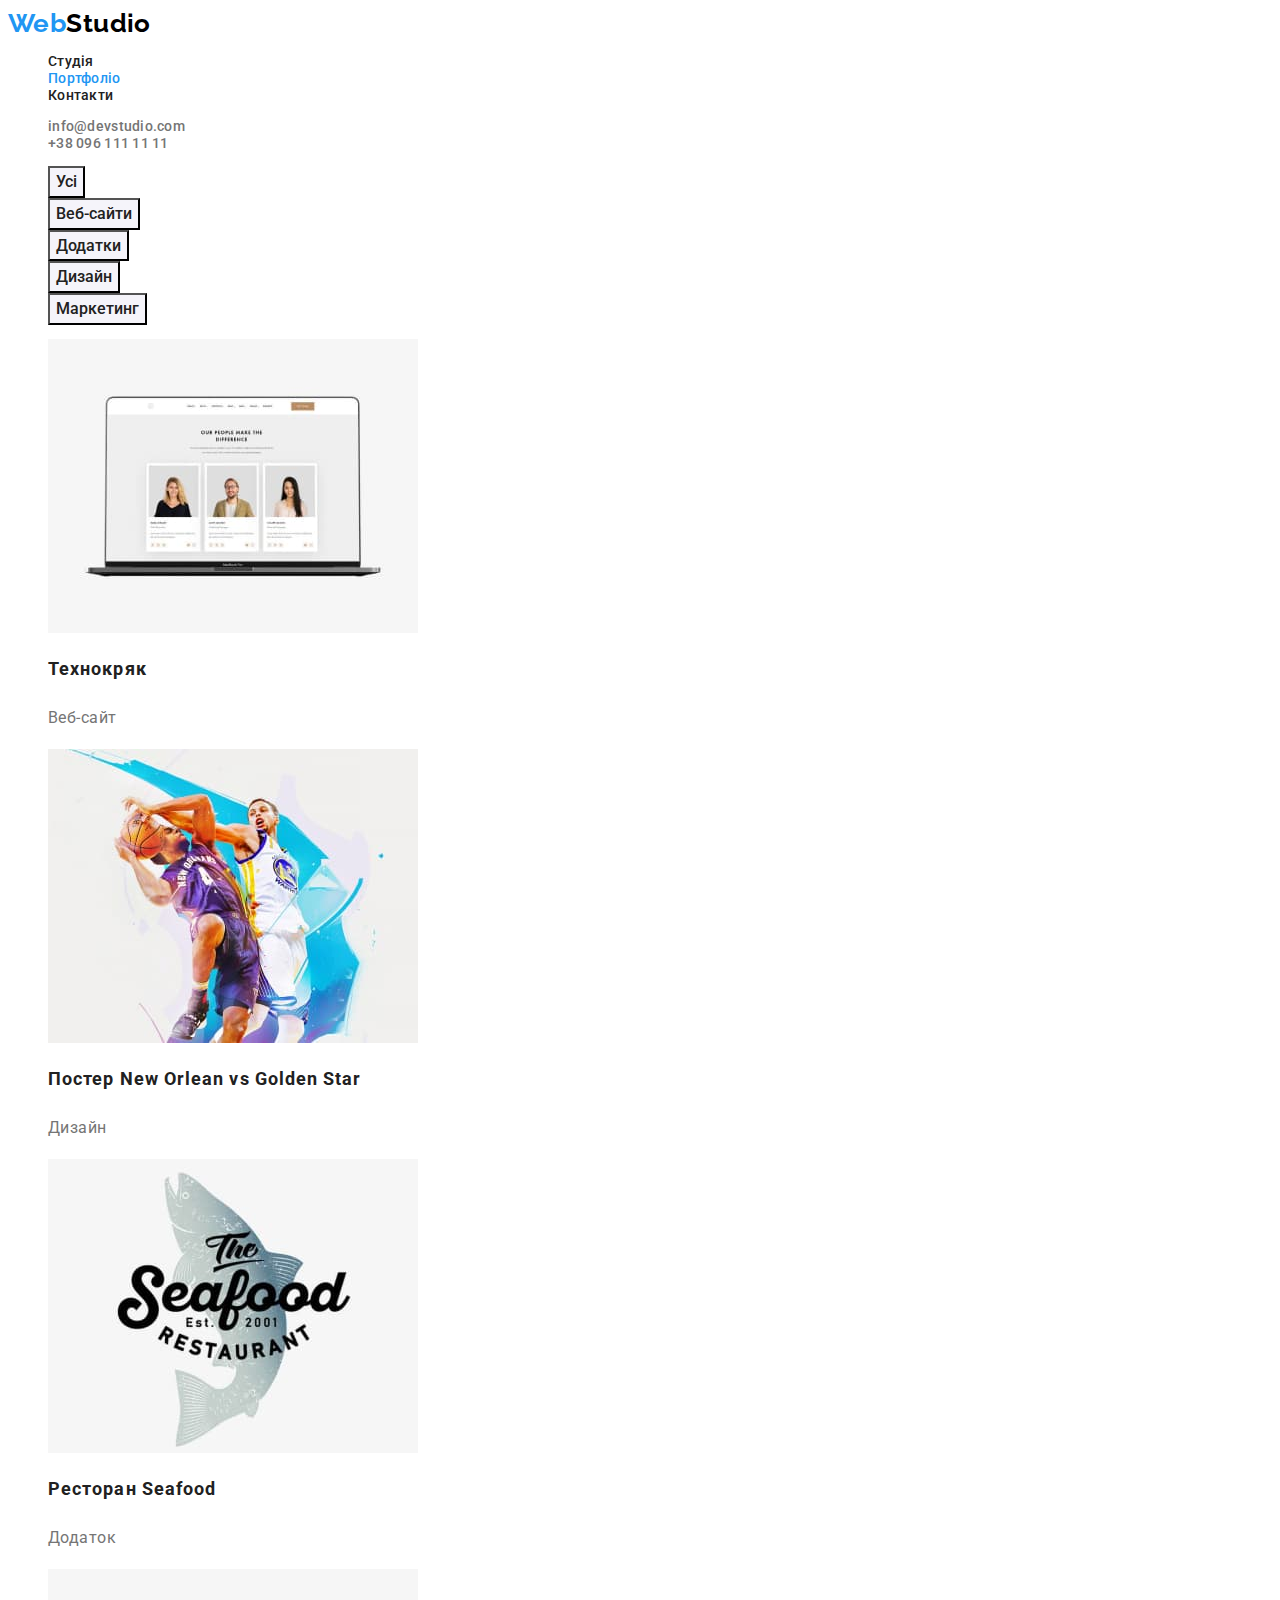
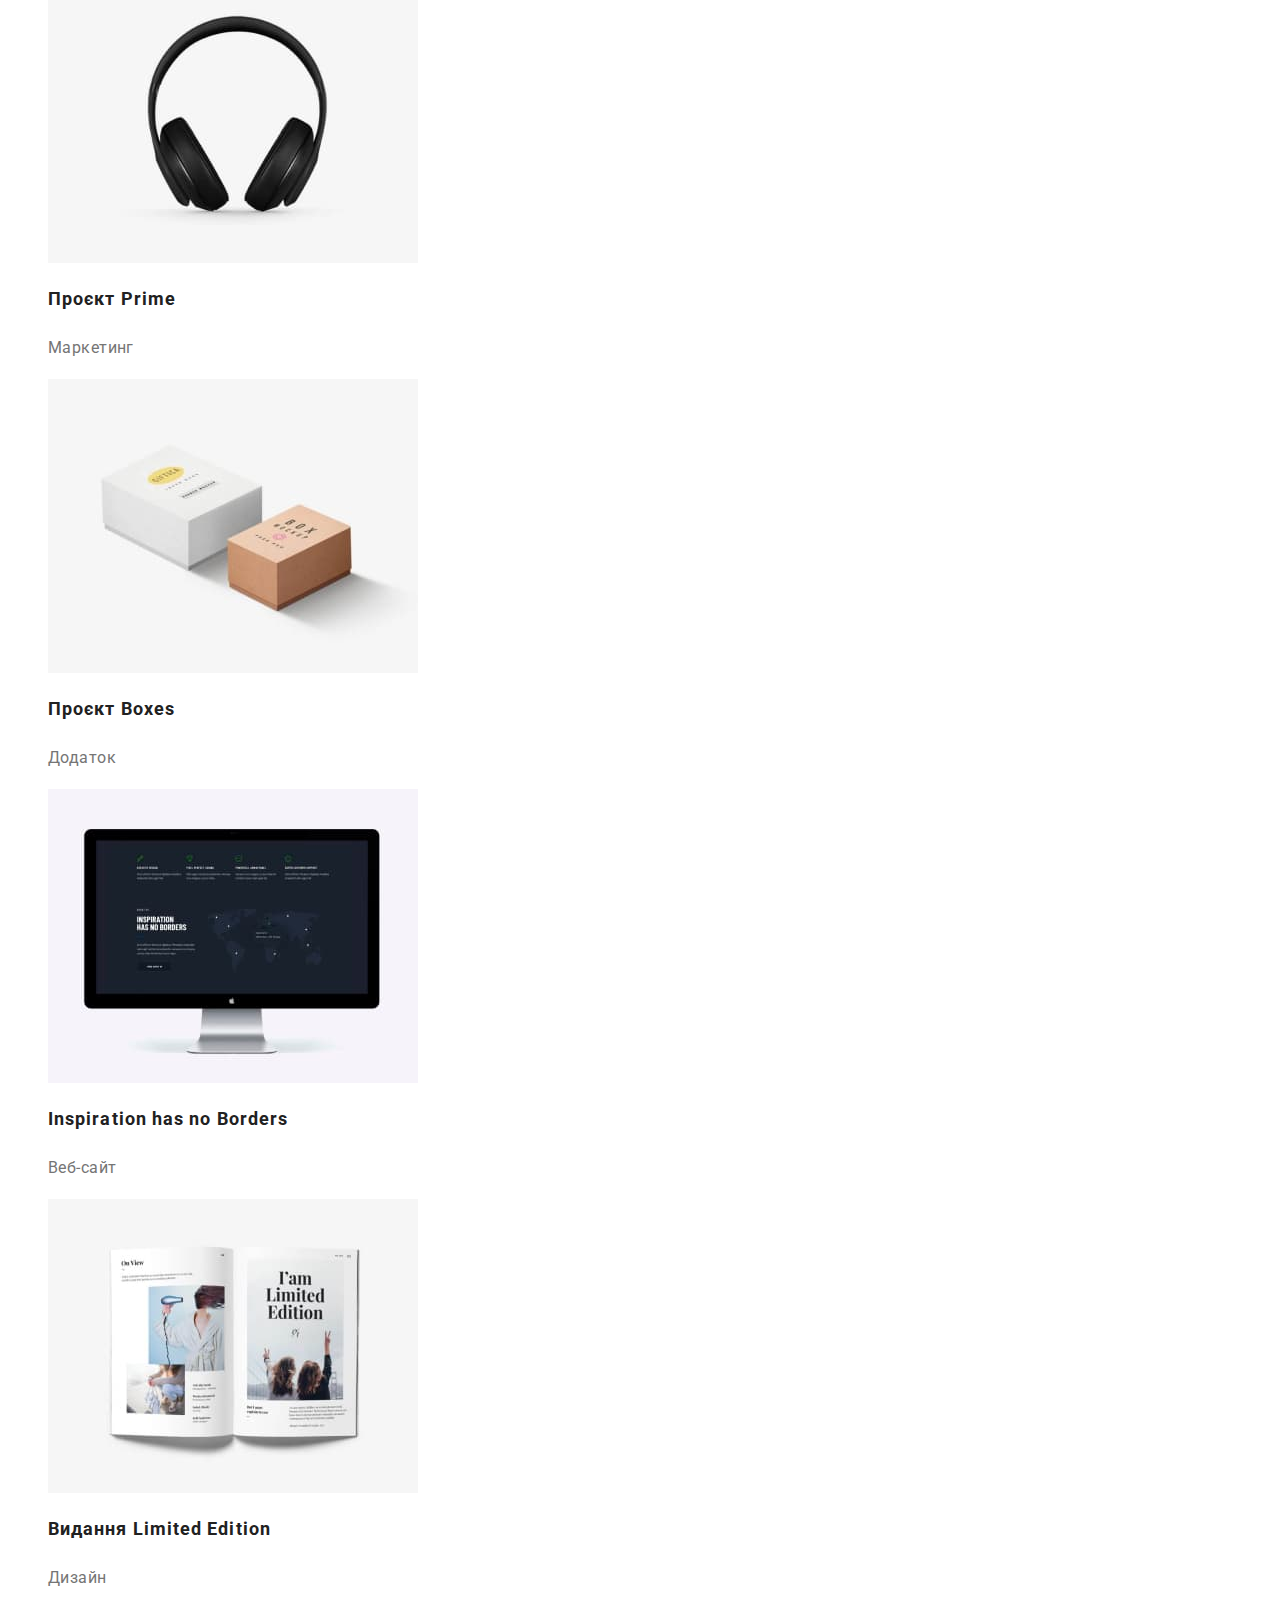
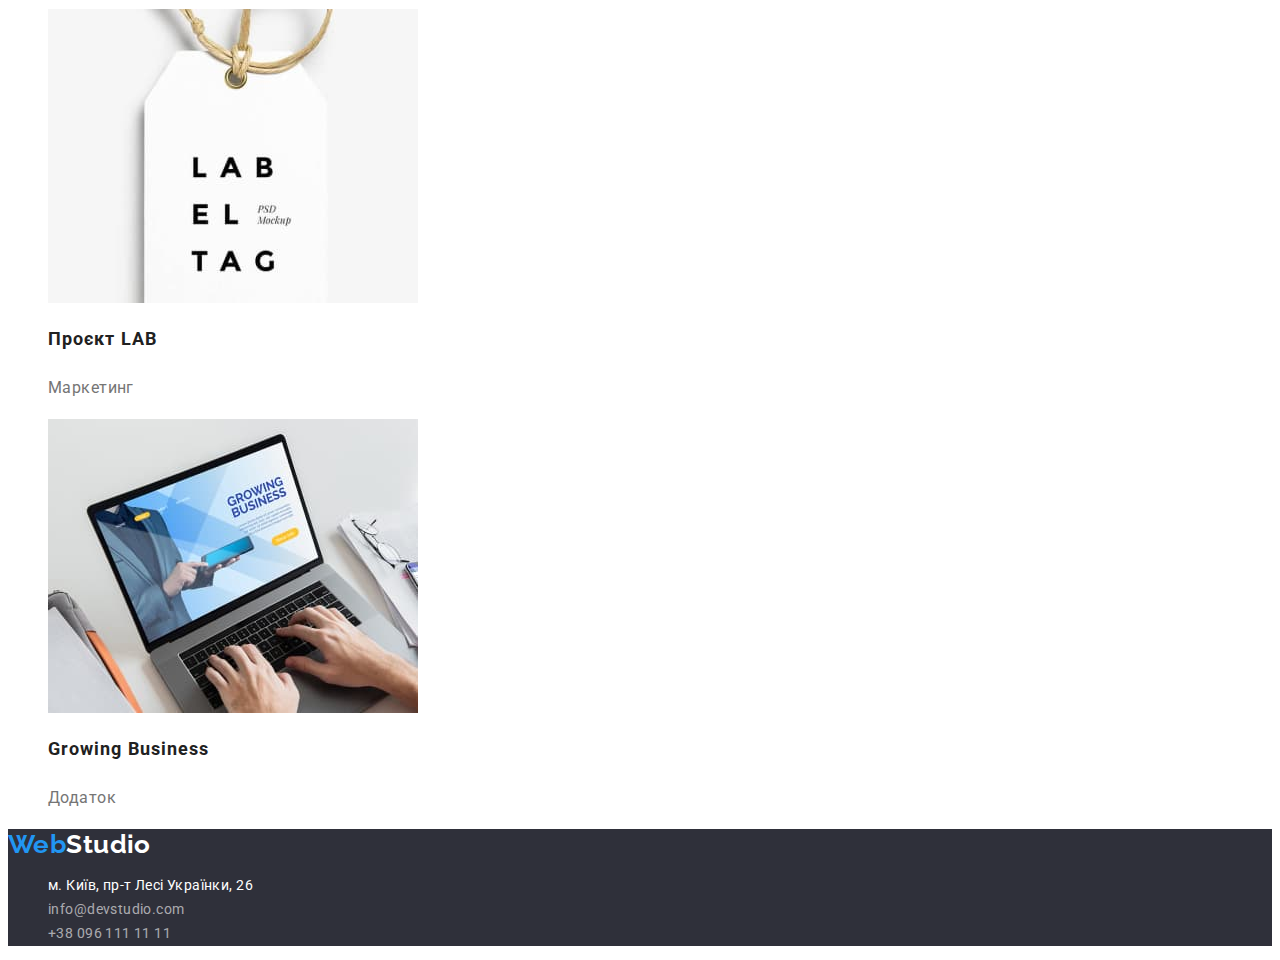
==== portfolio.html @ 26190746 "copy hw2" ====
<!DOCTYPE html>
<html lang="uk">
  <head>
    <meta charset="UTF-8" />
    <meta http-equiv="X-UA-Compatible" content="IE=edge" />
    <meta name="viewport" content="width=device-width, initial-scale=1.0" />
    <title>Портфоліо</title>
    <link rel="preconnect" href="https://fonts.googleapis.com" />
    <link rel="preconnect" href="https://fonts.gstatic.com" crossorigin />
    <link
      href="https://fonts.googleapis.com/css2?family=Raleway:wght@700&family=Roboto:wght@400;500;700;900&display=swap"
      rel="stylesheet"
    />
    <link rel="stylesheet" href="./css/styles.css" />
  </head>

  <body>
    <!--Шапка сайта-->
    <header>
      <nav>
        <a href="./index.html" lang="en" class="logo-header">
          <span class="logo-blue">Web</span>Studio</a
        >
        <ul class="site-nav list">
          <li>
            <a href="./index.html" class="nav-link link">Студія</a>
          </li>
          <li>
            <a href="./portfolio.html" class="nav-link link current"
              >Портфоліо</a
            >
          </li>
          <li><a href="" class="nav-link link">Контакти</a></li>
        </ul>
      </nav>

      <ul class="contact list">
        <li>
          <a href="mailto:info@devstudio.com" class="contact-link link"
            >info@devstudio.com</a
          >
        </li>
        <li>
          <a href="tel:+380961111111" class="contact-link link"
            >+38 096 111 11 11</a
          >
        </li>
      </ul>
    </header>

    <!-- Основний контент -->
    <main>
      <!-- Заголовок необхідно сховати, на проекті немає -->
      <section>
        <h1 class="visually-hidden">Зразки робот</h1>
        <!-- Кнопки фільтру -->
        <ul class="portfolio-button-list list">
          <li><button type="button">Усі</button></li>
          <li><button type="button">Веб-сайти</button></li>
          <li><button type="button">Додатки</button></li>
          <li><button type="button">Дизайн</button></li>
          <li><button type="button">Маркетинг</button></li>
        </ul>
        <!-- Зразки робот -->
        <ul class="portfolio-sample-list list">
          <li>
            <img
              src="./images/portfolio1.jpg"
              alt="Ноутбук із відкритим веб-сайтом"
              width="370"
            />
            <h2 class="portfolio-sample-list-title">Технокряк</h2>
            <p class="portfolio-sample-list-text">Веб-сайт</p>
          </li>
          <li>
            <img
              src="./images/portfolio2.jpg"
              alt="Люди грають в баскетбол"
              width="370"
            />
            <h2 class="portfolio-sample-list-title">
              Постер <span lang="en">New Orlean vs Golden Star</span>
            </h2>
            <p class="portfolio-sample-list-text">Дизайн</p>
          </li>
          <li>
            <img
              src="./images/portfolio3.jpg"
              alt="Риба із логотипом ресторану"
              width="370"
            />
            <h2 class="portfolio-sample-list-title">
              Ресторан <span lang="en">Seafood</span>
            </h2>
            <p class="portfolio-sample-list-text">Додаток</p>
          </li>
          <li>
            <img src="./images/portfolio4.jpg" alt="Навушники" width="370" />
            <h2 class="portfolio-sample-list-title">
              Проєкт <span lang="en">Prime</span>
            </h2>
            <p class="portfolio-sample-list-text">Маркетинг</p>
          </li>
          <li>
            <img
              src="./images/portfolio5.jpg"
              alt="Біла та коричнева коробки"
              width="370"
            />
            <h2 class="portfolio-sample-list-title">
              Проєкт <span lang="en">Boxes</span>
            </h2>
            <p class="portfolio-sample-list-text">Додаток</p>
          </li>
          <li>
            <img
              src="./images/portfolio6.jpg"
              alt="Компьютер із відкритим сайтом"
              width="370"
            />
            <h2 lang="en" class="portfolio-sample-list-title">
              Inspiration has no Borders
            </h2>
            <p class="portfolio-sample-list-text">Веб-сайт</p>
          </li>
          <li>
            <img src="./images/portfolio7.jpg" alt="Книга" width="370" />
            <h2 class="portfolio-sample-list-title">
              Видання <span lang="en">Limited Edition</span>
            </h2>
            <p class="portfolio-sample-list-text">Дизайн</p>
          </li>
          <li>
            <img
              src="./images/portfolio8.jpg"
              alt="Цінник із написом"
              width="370"
            />
            <h2 class="portfolio-sample-list-title">
              Проєкт <span lang="en">LAB</span>
            </h2>
            <p class="portfolio-sample-list-text">Маркетинг</p>
          </li>
          <li>
            <img
              src="./images/portfolio9.jpg"
              alt="Компьютер із відкритим додатком"
              width="370"
            />
            <h2 lang="en" class="portfolio-sample-list-title">
              Growing Business
            </h2>
            <p class="portfolio-sample-list-text">Додаток</p>
          </li>
        </ul>
      </section>
    </main>

    <!--Футер-->
    <footer class="footer">
      <a href="./index.html" lang="en" class="logo-footer">
        <span class="logo-blue">Web</span>Studio</a
      >
      <address class="address">
        <ul class="address-list list">
          <li>
            <a
              href="https://goo.gl/maps/CPtrU1FHBa2aNyZL9"
              target="_blank"
              rel="noopener noreferrer nofollow"
              class="address-postal"
              >м. Київ, пр-т Лесі Українки, 26</a
            ><br />
          </li>
          <li>
            <a href="mailto:info@devstudio.com" class="contact-footer"
              >info@devstudio.com</a
            >
            <br />
          </li>
          <li>
            <a href="tel:+380961111111" class="contact-footer"
              >+38 096 111 11 11</a
            >
          </li>
        </ul>
      </address>
    </footer>
  </body>
</html>
---- css/styles.css ----
:root {
  --primary-text-color: #757575;
  --title-text-color: #212121;
  --accent-color: #2196f3;
  --primary-bg-color: #ffffff;
  --secondary-bg-color: #2f303a;
  --third-bg-color: #f5f4fa;
}

body {
  background-color: var(--primary-bg-color);
  color: var(--primary-text-color);
  font-family: "Roboto", sans-serif;
  font-size: 14px;
  letter-spacing: 0.03em;
}

.list {
  list-style: none;
}

.link {
  text-decoration: none;
  font-weight: 500;
  line-height: 1.14;
  letter-spacing: 0.02em;
}
/* Шапка */

/* Верхній логотип */
.logo-header {
  color: #000000;
}

.logo-blue {
  color: var(--accent-color);
}

.logo-header,
.logo-footer,
.logo-blue {
  text-decoration: none;
  font-family: "Raleway", sans-serif;
  font-weight: 700;
  font-size: 26px;
  line-height: 1.19;
}

/* Навігація */

.nav-link {
  color: var(--title-text-color);
}

.current {
  color: var(--accent-color);
}

.site-nav .nav-link:hover,
.site-nav .nav-link:focus {
  color: var(--accent-color);
}

/* Контакти */

.contact-link {
  color: var(--primary-text-color);
}

.contact-link:hover,
.contact-link:focus {
  color: var(--accent-color);
}

/* Основний */
/* Гергой */

.hero {
  background-color: var(--secondary-bg-color);
}

.hero-title {
  color: var(--primary-bg-color);

  font-weight: 900;
  font-size: 44px;
  line-height: 1.36;
  text-align: center;
  letter-spacing: 0.06em;
  text-transform: uppercase;
}

button {
  cursor: pointer;
}

.button {
  color: var(--primary-bg-color);
  background-color: var(--accent-color);

  font-family: inherit;
  font-weight: 700;
  font-size: 16px;
  line-height: 1.88;
  text-align: center;
  letter-spacing: 0.06em;
}

/* Переваги */

.visually-hidden {
  position: absolute;
  width: 1px;
  height: 1px;
  margin: -1px;
  border: 0;
  padding: 0;

  white-space: nowrap;
  clip-path: inset(100%);
  clip: rect(0 0 0 0);
  overflow: hidden;
}

.feature-list-title {
  color: var(--title-text-color);

  font-size: 14px;
  line-height: 1.14;
  text-transform: uppercase;
}

.feature-text {
  line-height: 1.71;
}

/* Сфера діяльності та команда*/

.section-title {
  color: var(--title-text-color);

  font-size: 36px;
  line-height: 1.17;
  text-align: center;
}

.team {
  background-color: var(--third-bg-color);
}

.team-list-title {
  color: var(--title-text-color);
  font-weight: 500;
  font-size: 16px;
  line-height: 1.19;
  text-align: center;
}

.team-list-text {
  font-size: 16px;
  line-height: 1.19;
  text-align: center;
}

/* Футер */

/* Лого */
.footer {
  background-color: var(--secondary-bg-color);
}

.logo-footer {
  color: var(--primary-bg-color);
  text-decoration: none;
}

/* Адреса */

.address-list {
  font-style: normal;
}

.address-postal,
.contact-footer {
  text-decoration: none;

  line-height: 1.71;
}

.address-postal {
  color: var(--primary-bg-color);
}

.contact-footer {
  color: rgba(255, 255, 255, 0.6);
}

.contact-footer:hover,
.contact-footer:focus {
  color: var(--accent-color);
}

/* Портфоліо */

/* Кнопки */

.portfolio-button-list button {
  color: var(--title-text-color);
  background-color: var(--third-bg-color);

  font-family: inherit;
  font-weight: 500;
  font-size: 16px;
  line-height: 1.62;
  text-align: center;
}

.portfolio-button-list button:hover,
.portfolio-button-list button:focus {
  color: var(--primary-bg-color);
  background-color: var(--accent-color);
}

/* Зразки проектів */

.portfolio-sample-list-title {
  color: var(--title-text-color);

  font-size: 18px;
  line-height: 2;
  letter-spacing: 0.06em;
}

.portfolio-sample-list-text {
  font-size: 16px;
  line-height: 1.88;
}
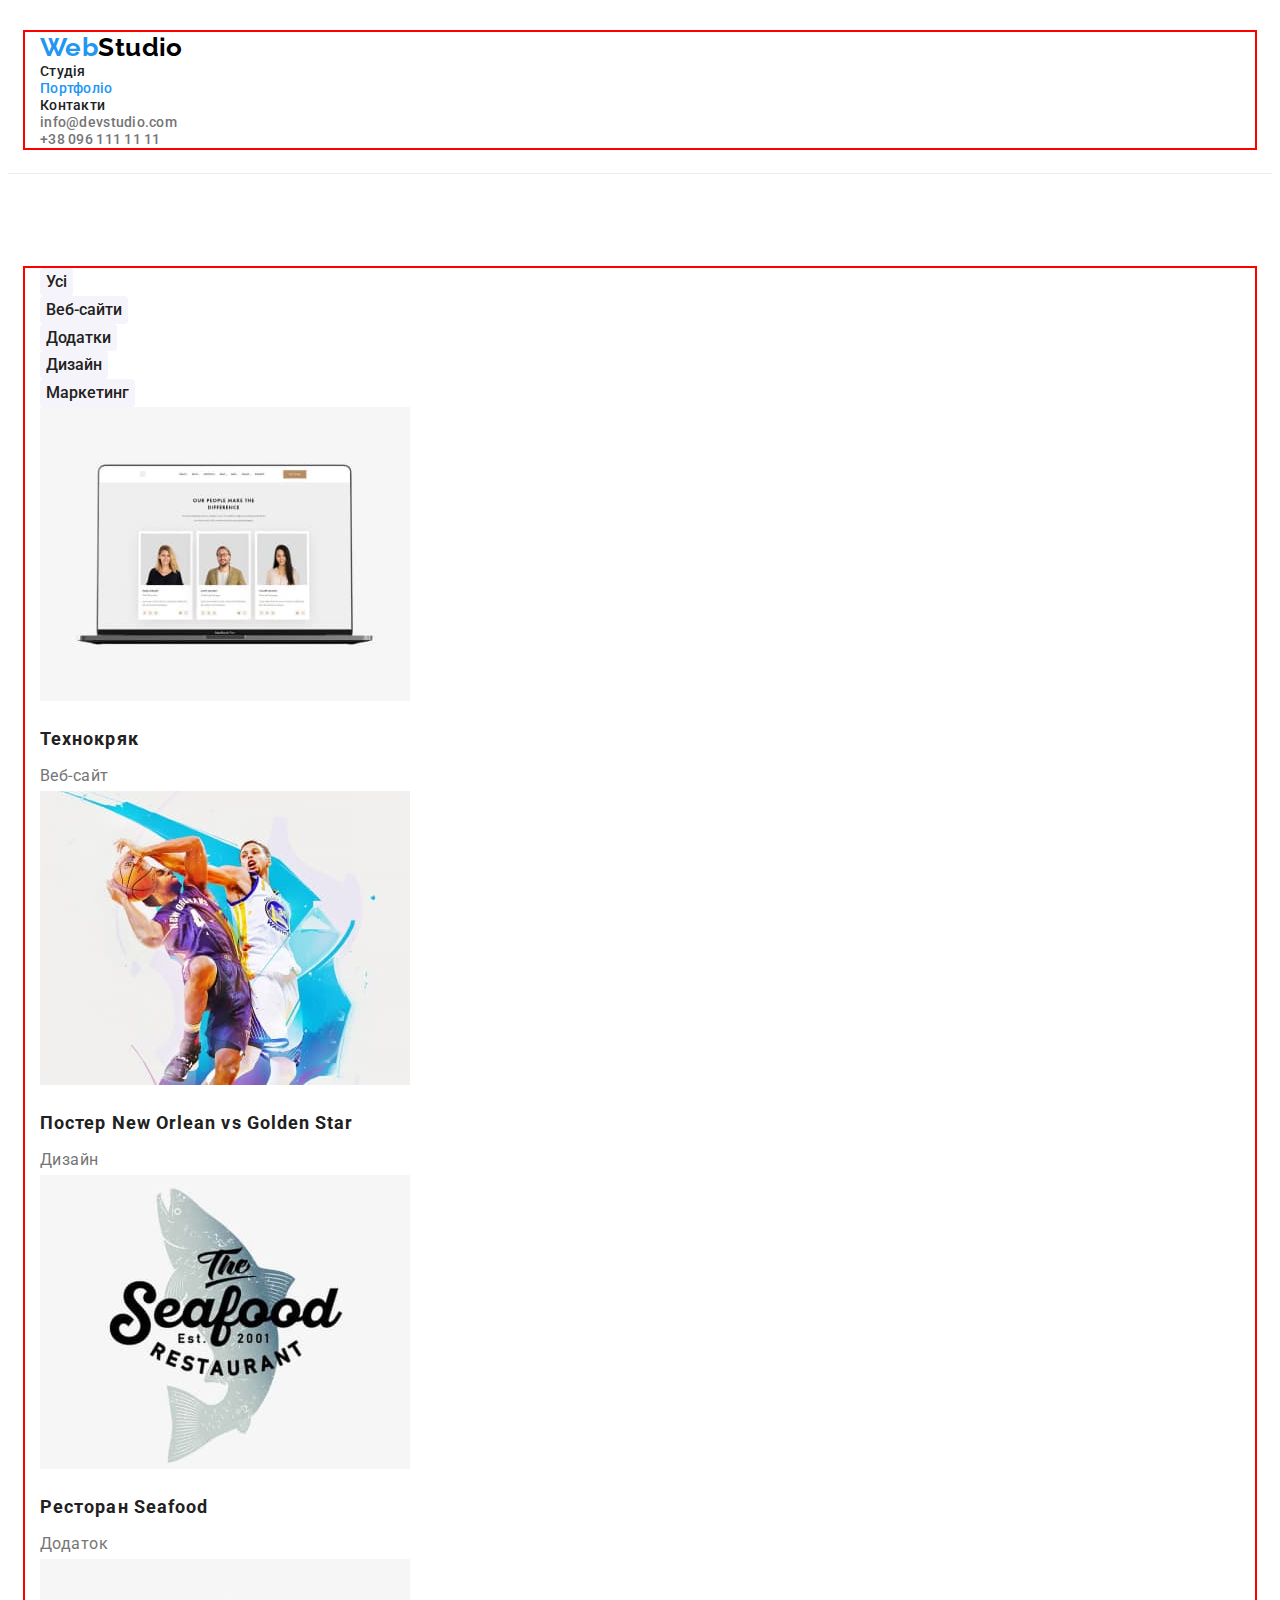
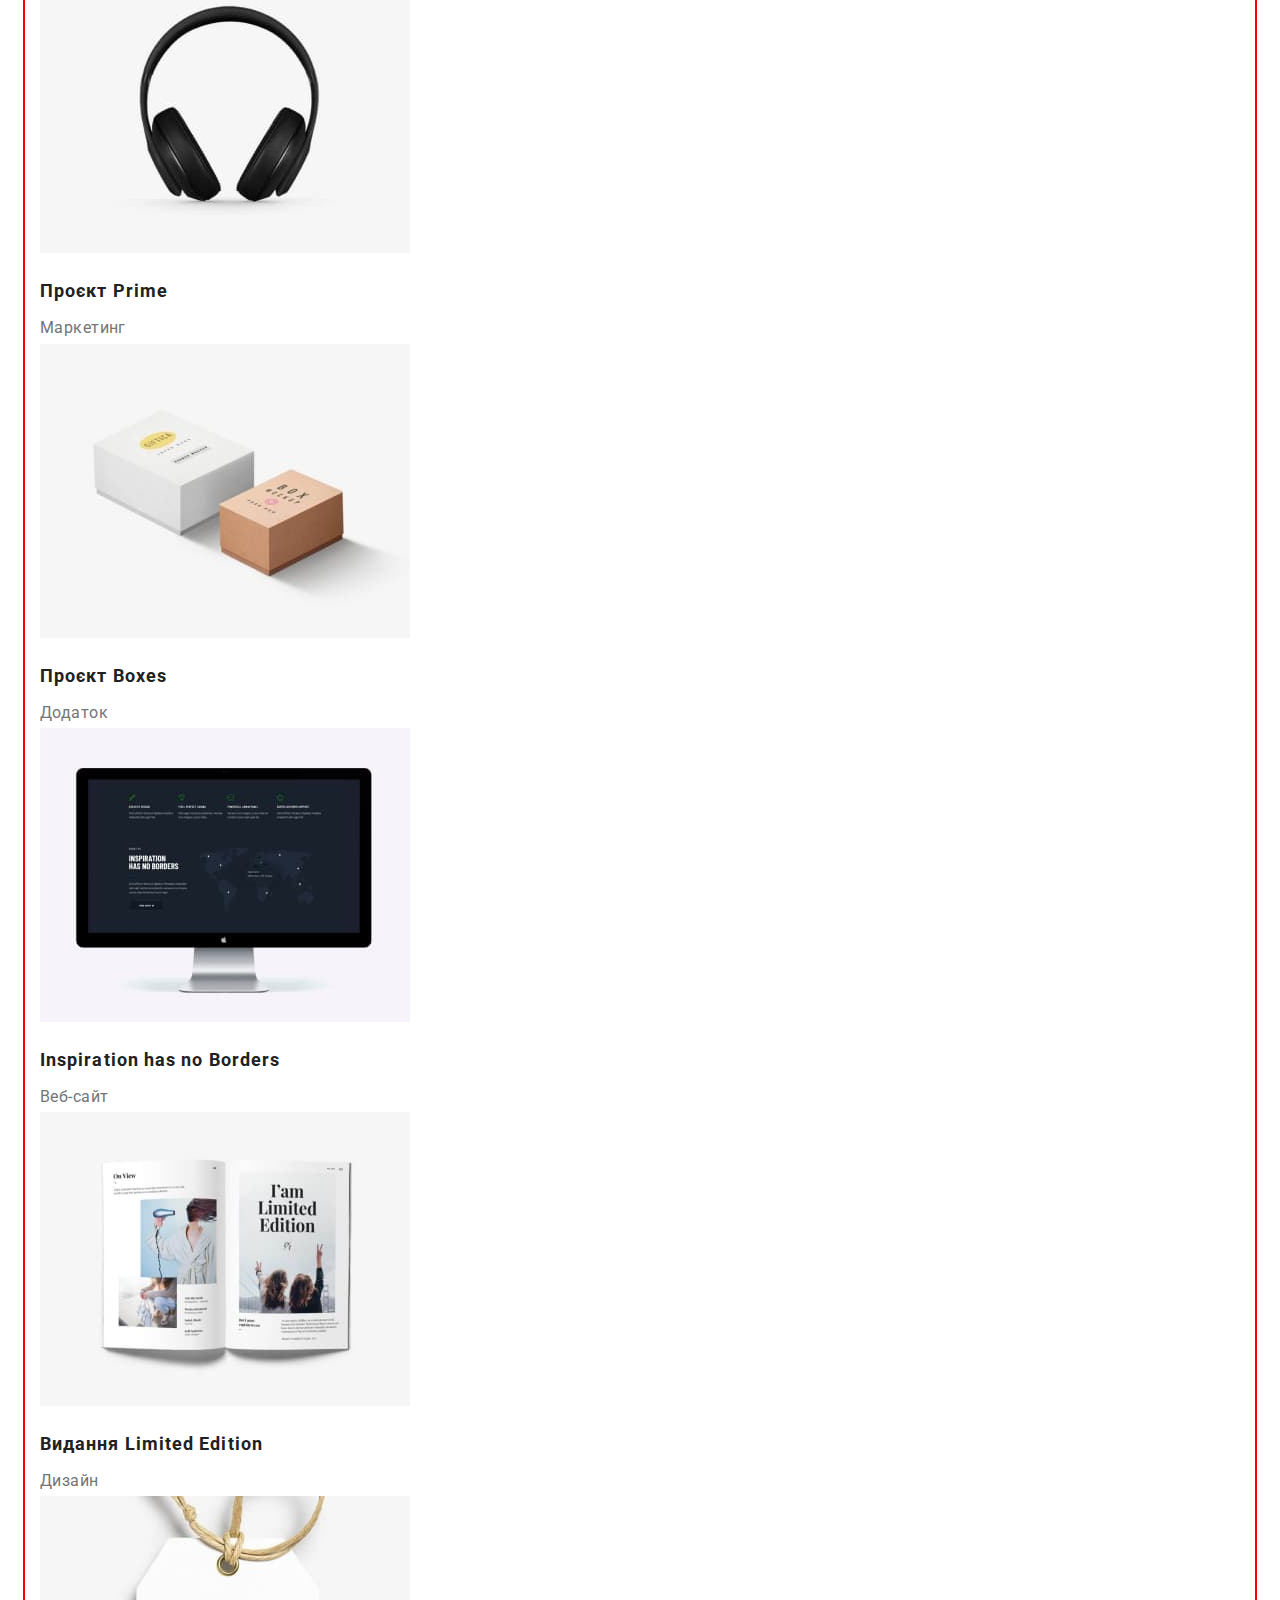
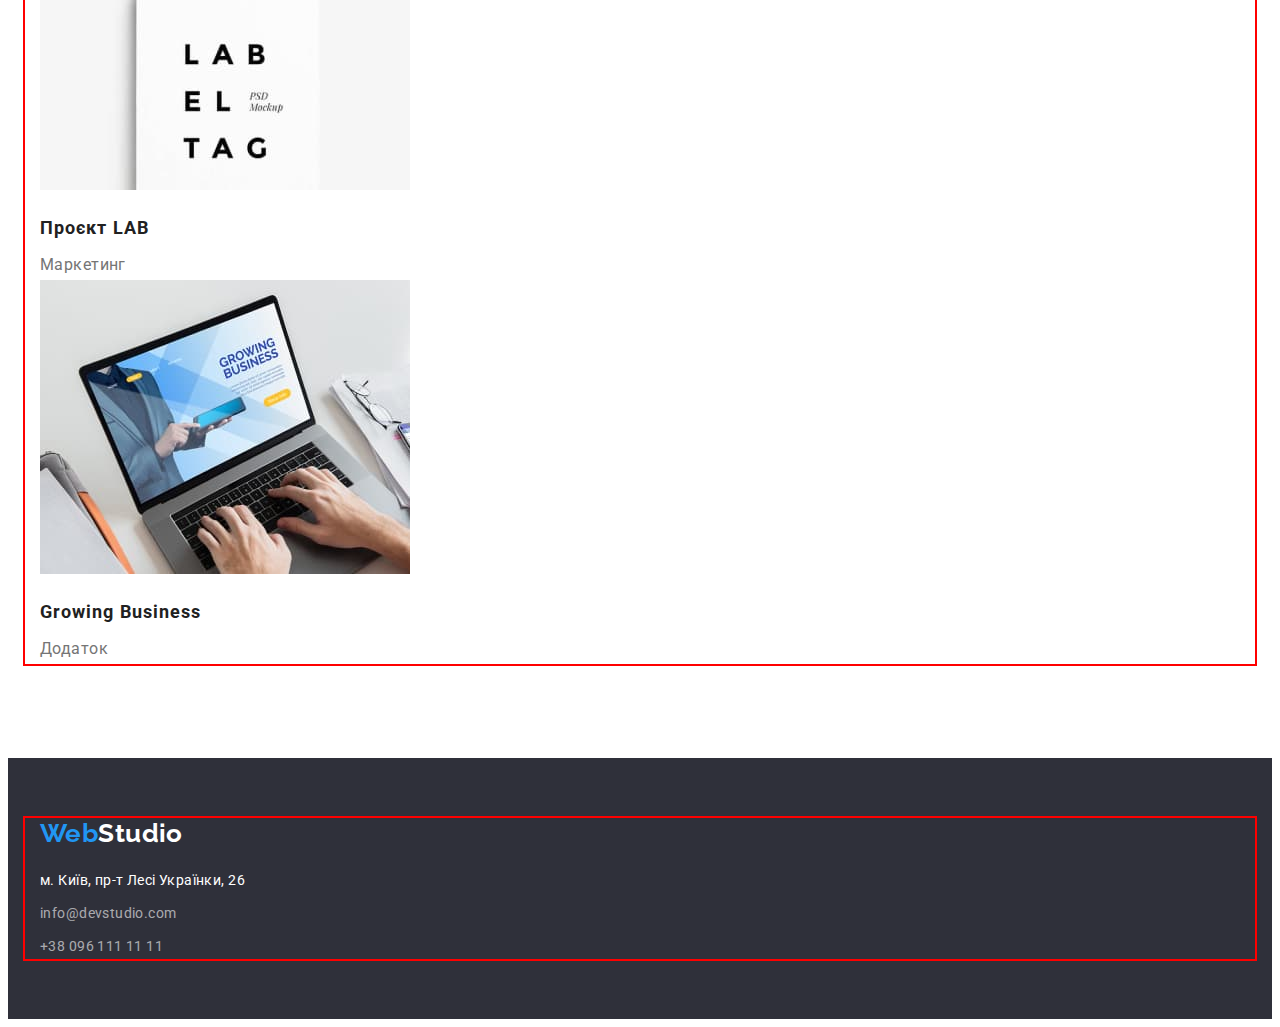
==== commit 50179b3f: "Вертикальне позиціювання" ====
--- a/portfolio.html
+++ b/portfolio.html
@@ -11,180 +11,207 @@
       href="https://fonts.googleapis.com/css2?family=Raleway:wght@700&family=Roboto:wght@400;500;700;900&display=swap"
       rel="stylesheet"
     />
+    <link rel=“stylesheet”
+    href=“https://cdnjs.cloudflare.com/ajax/libs/modern-normalize/1.1.0/modern-normalize.min.css”
+    integrity=“sha512-wpPYUAdjBVSE4KJnH1VR1HeZfpl1ub8YT/NKx4PuQ5NmX2tKuGu6U/JRp5y+Y8XG2tV+wKQpNHVUX03MfMFn9Q==”
+    crossorigin=“anonymous” referrerpolicy=“no-referrer” />
     <link rel="stylesheet" href="./css/styles.css" />
   </head>
 
   <body>
     <!--Шапка сайта-->
-    <header>
-      <nav>
-        <a href="./index.html" lang="en" class="logo-header">
-          <span class="logo-blue">Web</span>Studio</a
-        >
-        <ul class="site-nav list">
+    <header class="header">
+      <div class="container">
+        <nav>
+          <a href="./index.html" lang="en" class="logo-header">
+            <span class="logo-blue">Web</span>Studio</a
+          >
+          <ul class="site-nav list">
+            <li>
+              <a href="./index.html" class="nav-link link">Студія</a>
+            </li>
+            <li>
+              <a href="./portfolio.html" class="nav-link link current"
+                >Портфоліо</a
+              >
+            </li>
+            <li><a href="" class="nav-link link">Контакти</a></li>
+          </ul>
+        </nav>
+
+        <ul class="contact list">
           <li>
-            <a href="./index.html" class="nav-link link">Студія</a>
+            <a href="mailto:info@devstudio.com" class="contact-link link"
+              >info@devstudio.com</a
+            >
           </li>
           <li>
-            <a href="./portfolio.html" class="nav-link link current"
-              >Портфоліо</a
-            >
-          </li>
-          <li><a href="" class="nav-link link">Контакти</a></li>
-        </ul>
-      </nav>
-
-      <ul class="contact list">
-        <li>
-          <a href="mailto:info@devstudio.com" class="contact-link link"
-            >info@devstudio.com</a
-          >
-        </li>
-        <li>
-          <a href="tel:+380961111111" class="contact-link link"
-            >+38 096 111 11 11</a
-          >
-        </li>
-      </ul>
-    </header>
-
-    <!-- Основний контент -->
-    <main>
-      <!-- Заголовок необхідно сховати, на проекті немає -->
-      <section>
-        <h1 class="visually-hidden">Зразки робот</h1>
-        <!-- Кнопки фільтру -->
-        <ul class="portfolio-button-list list">
-          <li><button type="button">Усі</button></li>
-          <li><button type="button">Веб-сайти</button></li>
-          <li><button type="button">Додатки</button></li>
-          <li><button type="button">Дизайн</button></li>
-          <li><button type="button">Маркетинг</button></li>
-        </ul>
-        <!-- Зразки робот -->
-        <ul class="portfolio-sample-list list">
-          <li>
-            <img
-              src="./images/portfolio1.jpg"
-              alt="Ноутбук із відкритим веб-сайтом"
-              width="370"
-            />
-            <h2 class="portfolio-sample-list-title">Технокряк</h2>
-            <p class="portfolio-sample-list-text">Веб-сайт</p>
-          </li>
-          <li>
-            <img
-              src="./images/portfolio2.jpg"
-              alt="Люди грають в баскетбол"
-              width="370"
-            />
-            <h2 class="portfolio-sample-list-title">
-              Постер <span lang="en">New Orlean vs Golden Star</span>
-            </h2>
-            <p class="portfolio-sample-list-text">Дизайн</p>
-          </li>
-          <li>
-            <img
-              src="./images/portfolio3.jpg"
-              alt="Риба із логотипом ресторану"
-              width="370"
-            />
-            <h2 class="portfolio-sample-list-title">
-              Ресторан <span lang="en">Seafood</span>
-            </h2>
-            <p class="portfolio-sample-list-text">Додаток</p>
-          </li>
-          <li>
-            <img src="./images/portfolio4.jpg" alt="Навушники" width="370" />
-            <h2 class="portfolio-sample-list-title">
-              Проєкт <span lang="en">Prime</span>
-            </h2>
-            <p class="portfolio-sample-list-text">Маркетинг</p>
-          </li>
-          <li>
-            <img
-              src="./images/portfolio5.jpg"
-              alt="Біла та коричнева коробки"
-              width="370"
-            />
-            <h2 class="portfolio-sample-list-title">
-              Проєкт <span lang="en">Boxes</span>
-            </h2>
-            <p class="portfolio-sample-list-text">Додаток</p>
-          </li>
-          <li>
-            <img
-              src="./images/portfolio6.jpg"
-              alt="Компьютер із відкритим сайтом"
-              width="370"
-            />
-            <h2 lang="en" class="portfolio-sample-list-title">
-              Inspiration has no Borders
-            </h2>
-            <p class="portfolio-sample-list-text">Веб-сайт</p>
-          </li>
-          <li>
-            <img src="./images/portfolio7.jpg" alt="Книга" width="370" />
-            <h2 class="portfolio-sample-list-title">
-              Видання <span lang="en">Limited Edition</span>
-            </h2>
-            <p class="portfolio-sample-list-text">Дизайн</p>
-          </li>
-          <li>
-            <img
-              src="./images/portfolio8.jpg"
-              alt="Цінник із написом"
-              width="370"
-            />
-            <h2 class="portfolio-sample-list-title">
-              Проєкт <span lang="en">LAB</span>
-            </h2>
-            <p class="portfolio-sample-list-text">Маркетинг</p>
-          </li>
-          <li>
-            <img
-              src="./images/portfolio9.jpg"
-              alt="Компьютер із відкритим додатком"
-              width="370"
-            />
-            <h2 lang="en" class="portfolio-sample-list-title">
-              Growing Business
-            </h2>
-            <p class="portfolio-sample-list-text">Додаток</p>
-          </li>
-        </ul>
-      </section>
-    </main>
-
-    <!--Футер-->
-    <footer class="footer">
-      <a href="./index.html" lang="en" class="logo-footer">
-        <span class="logo-blue">Web</span>Studio</a
-      >
-      <address class="address">
-        <ul class="address-list list">
-          <li>
-            <a
-              href="https://goo.gl/maps/CPtrU1FHBa2aNyZL9"
-              target="_blank"
-              rel="noopener noreferrer nofollow"
-              class="address-postal"
-              >м. Київ, пр-т Лесі Українки, 26</a
-            ><br />
-          </li>
-          <li>
-            <a href="mailto:info@devstudio.com" class="contact-footer"
-              >info@devstudio.com</a
-            >
-            <br />
-          </li>
-          <li>
-            <a href="tel:+380961111111" class="contact-footer"
+            <a href="tel:+380961111111" class="contact-link link"
               >+38 096 111 11 11</a
             >
           </li>
         </ul>
-      </address>
+      </div>
+    </header>
+
+    <!-- Основний контент -->
+    <main>
+      <!-- Заголовок необхідно сховати, на проекті немає -->
+      <section class="portfolio">
+        <div class="container">
+          <h1 class="visually-hidden">Зразки робот</h1>
+          <!-- Кнопки фільтру -->
+          <ul class="portfolio-button-list list">
+            <li><button type="button">Усі</button></li>
+            <li><button type="button">Веб-сайти</button></li>
+            <li><button type="button">Додатки</button></li>
+            <li><button type="button">Дизайн</button></li>
+            <li><button type="button">Маркетинг</button></li>
+          </ul>
+          <!-- Зразки робот -->
+          <ul class="portfolio-sample-list list">
+            <li>
+              <img
+                src="./images/portfolio1.jpg"
+                alt="Ноутбук із відкритим веб-сайтом"
+                width="370"
+                class="portfolio-image"
+              />
+              <h2 class="portfolio-sample-list-title">Технокряк</h2>
+              <p class="portfolio-sample-list-text">Веб-сайт</p>
+            </li>
+            <li>
+              <img
+                src="./images/portfolio2.jpg"
+                alt="Люди грають в баскетбол"
+                width="370"
+                class="portfolio-image"
+              />
+              <h2 class="portfolio-sample-list-title">
+                Постер <span lang="en">New Orlean vs Golden Star</span>
+              </h2>
+              <p class="portfolio-sample-list-text">Дизайн</p>
+            </li>
+            <li>
+              <img
+                src="./images/portfolio3.jpg"
+                alt="Риба із логотипом ресторану"
+                width="370"
+                class="portfolio-image"
+              />
+              <h2 class="portfolio-sample-list-title">
+                Ресторан <span lang="en">Seafood</span>
+              </h2>
+              <p class="portfolio-sample-list-text">Додаток</p>
+            </li>
+            <li>
+              <img
+                src="./images/portfolio4.jpg"
+                alt="Навушники"
+                width="370"
+                class="portfolio-image"
+              />
+              <h2 class="portfolio-sample-list-title">
+                Проєкт <span lang="en">Prime</span>
+              </h2>
+              <p class="portfolio-sample-list-text">Маркетинг</p>
+            </li>
+            <li>
+              <img
+                src="./images/portfolio5.jpg"
+                alt="Біла та коричнева коробки"
+                width="370"
+                class="portfolio-image"
+              />
+              <h2 class="portfolio-sample-list-title">
+                Проєкт <span lang="en">Boxes</span>
+              </h2>
+              <p class="portfolio-sample-list-text">Додаток</p>
+            </li>
+            <li>
+              <img
+                src="./images/portfolio6.jpg"
+                alt="Компьютер із відкритим сайтом"
+                width="370"
+                class="portfolio-image"
+              />
+              <h2 lang="en" class="portfolio-sample-list-title">
+                Inspiration has no Borders
+              </h2>
+              <p class="portfolio-sample-list-text">Веб-сайт</p>
+            </li>
+            <li>
+              <img
+                src="./images/portfolio7.jpg"
+                alt="Книга"
+                width="370"
+                class="portfolio-image"
+              />
+              <h2 class="portfolio-sample-list-title">
+                Видання <span lang="en">Limited Edition</span>
+              </h2>
+              <p class="portfolio-sample-list-text">Дизайн</p>
+            </li>
+            <li>
+              <img
+                src="./images/portfolio8.jpg"
+                alt="Цінник із написом"
+                width="370"
+                class="portfolio-image"
+              />
+              <h2 class="portfolio-sample-list-title">
+                Проєкт <span lang="en">LAB</span>
+              </h2>
+              <p class="portfolio-sample-list-text">Маркетинг</p>
+            </li>
+            <li>
+              <img
+                src="./images/portfolio9.jpg"
+                alt="Компьютер із відкритим додатком"
+                width="370"
+                class="portfolio-image"
+              />
+              <h2 lang="en" class="portfolio-sample-list-title">
+                Growing Business
+              </h2>
+              <p class="portfolio-sample-list-text">Додаток</p>
+            </li>
+          </ul>
+        </div>
+      </section>
+    </main>
+
+    <!--Футер-->
+    <footer class="footer">
+      <div class="container">
+        <a href="./index.html" lang="en" class="logo-footer">
+          <span class="logo-blue">Web</span>Studio</a
+        >
+        <address class="address">
+          <ul class="address-list list">
+            <li>
+              <a
+                href="https://goo.gl/maps/CPtrU1FHBa2aNyZL9"
+                target="_blank"
+                rel="noopener noreferrer nofollow"
+                class="address-postal"
+                >м. Київ, пр-т Лесі Українки, 26</a
+              ><br />
+            </li>
+            <li>
+              <a href="mailto:info@devstudio.com" class="contact-footer"
+                >info@devstudio.com</a
+              >
+              <br />
+            </li>
+            <li>
+              <a href="tel:+380961111111" class="contact-footer"
+                >+38 096 111 11 11</a
+              >
+            </li>
+          </ul>
+        </address>
+      </div>
     </footer>
   </body>
 </html>
--- a/css/styles.css
+++ b/css/styles.css
@@ -7,6 +7,8 @@
   --third-bg-color: #f5f4fa;
 }
 
+/* Загальні елементи */
+
 body {
   background-color: var(--primary-bg-color);
   color: var(--primary-text-color);
@@ -15,6 +17,42 @@
   letter-spacing: 0.03em;
 }
 
+p,
+h1,
+h2,
+h3,
+h4,
+h5,
+h6 {
+  margin: 0;
+}
+
+ul,
+ol {
+  margin: 0;
+  padding-left: 0;
+}
+
+button {
+  cursor: pointer;
+}
+
+address {
+  font-style: normal;
+}
+
+img {
+  display: block;
+}
+
+.container {
+  width: 1200px;
+  padding-left: 15px;
+  padding-right: 15px;
+  margin: 0 auto;
+  outline: 2px solid red;
+}
+
 .list {
   list-style: none;
 }
@@ -25,9 +63,17 @@
   line-height: 1.14;
   letter-spacing: 0.02em;
 }
+
 /* Шапка */
 
 /* Верхній логотип */
+
+.header {
+  padding-top: 24px;
+  padding-bottom: 25px;
+  border-bottom: 1px solid #ececec;
+}
+
 .logo-header {
   color: #000000;
 }
@@ -77,9 +123,12 @@
 
 .hero {
   background-color: var(--secondary-bg-color);
+  text-align: center;
 }
 
 .hero-title {
+  margin-bottom: 30px;
+
   color: var(--primary-bg-color);
 
   font-weight: 900;
@@ -95,6 +144,12 @@
 }
 
 .button {
+  display: inline-block;
+  min-width: 216px;
+  border-radius: 4px;
+  padding: 10px 32px;
+  border: none;
+
   color: var(--primary-bg-color);
   background-color: var(--accent-color);
 
@@ -107,6 +162,11 @@
 }
 
 /* Переваги */
+
+.feature {
+  padding-top: 94px;
+  padding-bottom: 94px;
+}
 
 .visually-hidden {
   position: absolute;
@@ -123,6 +183,8 @@
 }
 
 .feature-list-title {
+  margin-bottom: 10px;
+
   color: var(--title-text-color);
 
   font-size: 14px;
@@ -136,7 +198,13 @@
 
 /* Сфера діяльності та команда*/
 
+.specialization {
+  padding-bottom: 94px;
+}
+
 .section-title {
+  margin-bottom: 50px;
+
   color: var(--title-text-color);
 
   font-size: 36px;
@@ -145,10 +213,22 @@
 }
 
 .team {
+  padding-top: 94px;
+  padding-bottom: 94px;
+
   background-color: var(--third-bg-color);
 }
 
+.team-list {
+}
+
+.team-list-image {
+  margin-bottom: 30px;
+}
+
 .team-list-title {
+  margin-bottom: 10px;
+
   color: var(--title-text-color);
   font-weight: 500;
   font-size: 16px;
@@ -166,10 +246,16 @@
 
 /* Лого */
 .footer {
+  padding-top: 60px;
+  padding-bottom: 60px;
+
   background-color: var(--secondary-bg-color);
 }
 
 .logo-footer {
+  display: inline-block;
+  margin-bottom: 20px;
+
   color: var(--primary-bg-color);
   text-decoration: none;
 }
@@ -177,17 +263,21 @@
 /* Адреса */
 
 .address-list {
-  font-style: normal;
 }
 
 .address-postal,
 .contact-footer {
+  display: inline-block;
+  font-style: normal;
+
   text-decoration: none;
 
   line-height: 1.71;
 }
 
 .address-postal {
+  margin-bottom: 9px;
+
   color: var(--primary-bg-color);
 }
 
@@ -200,11 +290,23 @@
   color: var(--accent-color);
 }
 
+.contact-footer:not(:last-child) {
+  margin-bottom: 9px;
+}
+
 /* Портфоліо */
 
 /* Кнопки */
 
+.portfolio {
+  padding-top: 94px;
+  padding-bottom: 94px;
+}
+
 .portfolio-button-list button {
+  border-radius: 4px;
+  border: none;
+
   color: var(--title-text-color);
   background-color: var(--third-bg-color);
 
@@ -223,7 +325,13 @@
 
 /* Зразки проектів */
 
+.portfolio-image {
+  margin-bottom: 20px;
+}
+
 .portfolio-sample-list-title {
+  margin-bottom: 4px;
+
   color: var(--title-text-color);
 
   font-size: 18px;
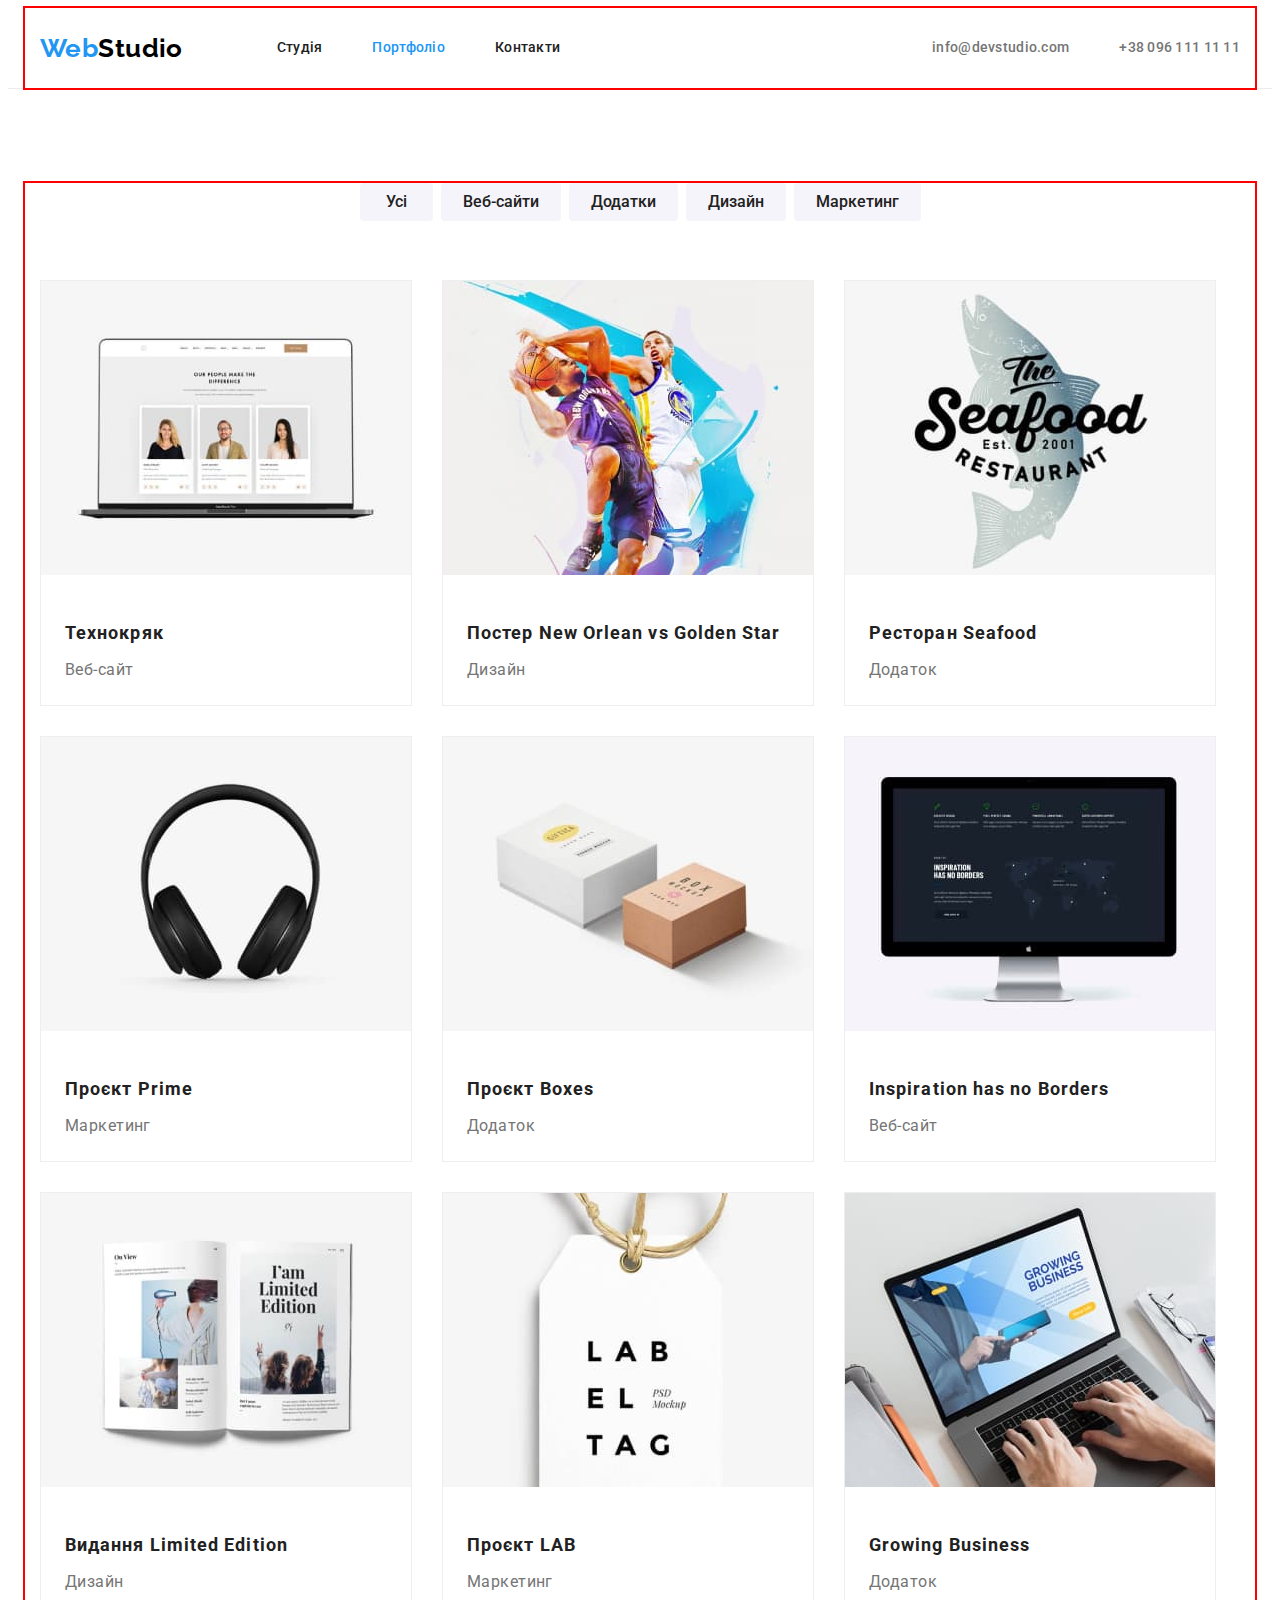
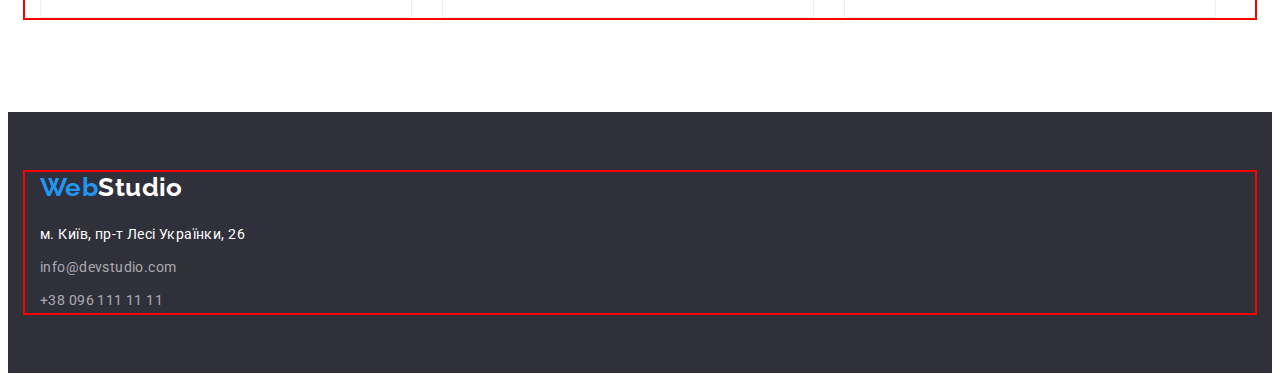
==== commit 5802ab07: "Вертикаль та горизонталь, потребую доопрацюовання" ====
--- a/portfolio.html
+++ b/portfolio.html
@@ -11,21 +11,24 @@
       href="https://fonts.googleapis.com/css2?family=Raleway:wght@700&family=Roboto:wght@400;500;700;900&display=swap"
       rel="stylesheet"
     />
-    <link rel=“stylesheet”
-    href=“https://cdnjs.cloudflare.com/ajax/libs/modern-normalize/1.1.0/modern-normalize.min.css”
-    integrity=“sha512-wpPYUAdjBVSE4KJnH1VR1HeZfpl1ub8YT/NKx4PuQ5NmX2tKuGu6U/JRp5y+Y8XG2tV+wKQpNHVUX03MfMFn9Q==”
-    crossorigin=“anonymous” referrerpolicy=“no-referrer” />
+    <link
+      rel="stylesheet"
+      href="https://cdnjs.cloudflare.com/ajax/libs/modern-normalize/1.1.0/modern-normalize.min.css"
+      integrity="sha512-wpPYUAdjBVSE4KJnH1VR1HeZfpl1ub8YT/NKx4PuQ5NmX2tKuGu6U/JRp5y+Y8XG2tV+wKQpNHVUX03MfMFn9Q=="
+      crossorigin="anonymous"
+      referrerpolicy="no-referrer"
+    />
     <link rel="stylesheet" href="./css/styles.css" />
   </head>
 
   <body>
     <!--Шапка сайта-->
     <header class="header">
-      <div class="container">
+      <div class="container main-nav">
+        <a href="./index.html" lang="en" class="logo-header">
+          <span class="logo-blue">Web</span>Studio</a
+        >
         <nav>
-          <a href="./index.html" lang="en" class="logo-header">
-            <span class="logo-blue">Web</span>Studio</a
-          >
           <ul class="site-nav list">
             <li>
               <a href="./index.html" class="nav-link link">Студія</a>
@@ -62,119 +65,157 @@
           <h1 class="visually-hidden">Зразки робот</h1>
           <!-- Кнопки фільтру -->
           <ul class="portfolio-button-list list">
-            <li><button type="button">Усі</button></li>
-            <li><button type="button">Веб-сайти</button></li>
-            <li><button type="button">Додатки</button></li>
-            <li><button type="button">Дизайн</button></li>
-            <li><button type="button">Маркетинг</button></li>
+            <li class="portfolio-button">
+              <button type="button" class="portfolio-button-text small-padding">
+                Усі
+              </button>
+            </li>
+            <li class="portfolio-button">
+              <button type="button" class="portfolio-button-text">
+                Веб-сайти
+              </button>
+            </li>
+            <li class="portfolio-button">
+              <button type="button" class="portfolio-button-text">
+                Додатки
+              </button>
+            </li>
+            <li class="portfolio-button">
+              <button type="button" class="portfolio-button-text">
+                Дизайн
+              </button>
+            </li>
+            <li class="portfolio-button">
+              <button type="button" class="portfolio-button-text">
+                Маркетинг
+              </button>
+            </li>
           </ul>
           <!-- Зразки робот -->
           <ul class="portfolio-sample-list list">
-            <li>
+            <li class="portfolio-sample-box">
               <img
                 src="./images/portfolio1.jpg"
                 alt="Ноутбук із відкритим веб-сайтом"
                 width="370"
                 class="portfolio-image"
               />
-              <h2 class="portfolio-sample-list-title">Технокряк</h2>
-              <p class="portfolio-sample-list-text">Веб-сайт</p>
-            </li>
-            <li>
+              <div class="portfolio-wrap">
+                <h2 class="portfolio-sample-list-title">Технокряк</h2>
+                <p class="portfolio-sample-list-text">Веб-сайт</p>
+              </div>
+            </li>
+            <li class="portfolio-sample-box">
               <img
                 src="./images/portfolio2.jpg"
                 alt="Люди грають в баскетбол"
                 width="370"
                 class="portfolio-image"
               />
-              <h2 class="portfolio-sample-list-title">
-                Постер <span lang="en">New Orlean vs Golden Star</span>
-              </h2>
-              <p class="portfolio-sample-list-text">Дизайн</p>
-            </li>
-            <li>
+              <div class="portfolio-wrap">
+                <h2 class="portfolio-sample-list-title">
+                  Постер <span lang="en">New Orlean vs Golden Star</span>
+                </h2>
+                <p class="portfolio-sample-list-text">Дизайн</p>
+              </div>
+            </li>
+            <li class="portfolio-sample-box">
               <img
                 src="./images/portfolio3.jpg"
                 alt="Риба із логотипом ресторану"
                 width="370"
                 class="portfolio-image"
               />
-              <h2 class="portfolio-sample-list-title">
-                Ресторан <span lang="en">Seafood</span>
-              </h2>
-              <p class="portfolio-sample-list-text">Додаток</p>
-            </li>
-            <li>
+              <div class="portfolio-wrap">
+                <h2 class="portfolio-sample-list-title">
+                  Ресторан <span lang="en">Seafood</span>
+                </h2>
+                <p class="portfolio-sample-list-text">Додаток</p>
+              </div>
+            </li>
+            <li class="portfolio-sample-box">
               <img
                 src="./images/portfolio4.jpg"
                 alt="Навушники"
                 width="370"
                 class="portfolio-image"
               />
-              <h2 class="portfolio-sample-list-title">
-                Проєкт <span lang="en">Prime</span>
-              </h2>
-              <p class="portfolio-sample-list-text">Маркетинг</p>
-            </li>
-            <li>
+              <div class="portfolio-wrap">
+                <h2 class="portfolio-sample-list-title">
+                  Проєкт <span lang="en">Prime</span>
+                </h2>
+                <p class="portfolio-sample-list-text">Маркетинг</p>
+              </div>
+            </li>
+            <li class="portfolio-sample-box">
               <img
                 src="./images/portfolio5.jpg"
                 alt="Біла та коричнева коробки"
                 width="370"
                 class="portfolio-image"
               />
-              <h2 class="portfolio-sample-list-title">
-                Проєкт <span lang="en">Boxes</span>
-              </h2>
-              <p class="portfolio-sample-list-text">Додаток</p>
-            </li>
-            <li>
+              <div class="portfolio-wrap">
+                <h2 class="portfolio-sample-list-title">
+                  Проєкт <span lang="en">Boxes</span>
+                </h2>
+                <p class="portfolio-sample-list-text">Додаток</p>
+              </div>
+            </li>
+            <li class="portfolio-sample-box">
               <img
                 src="./images/portfolio6.jpg"
                 alt="Компьютер із відкритим сайтом"
                 width="370"
                 class="portfolio-image"
               />
-              <h2 lang="en" class="portfolio-sample-list-title">
-                Inspiration has no Borders
-              </h2>
-              <p class="portfolio-sample-list-text">Веб-сайт</p>
-            </li>
-            <li>
+              <div class="portfolio-wrap">
+                <h2 lang="en" class="portfolio-sample-list-title">
+                  Inspiration has no Borders
+                </h2>
+                <p class="portfolio-sample-list-text">Веб-сайт</p>
+              </div>
+            </li>
+            <li class="portfolio-sample-box">
               <img
                 src="./images/portfolio7.jpg"
                 alt="Книга"
                 width="370"
                 class="portfolio-image"
               />
-              <h2 class="portfolio-sample-list-title">
-                Видання <span lang="en">Limited Edition</span>
-              </h2>
-              <p class="portfolio-sample-list-text">Дизайн</p>
-            </li>
-            <li>
+              <div class="portfolio-wrap">
+                <h2 class="portfolio-sample-list-title">
+                  Видання <span lang="en">Limited Edition</span>
+                </h2>
+                <p class="portfolio-sample-list-text">Дизайн</p>
+              </div>
+            </li>
+            <li class="portfolio-sample-box">
               <img
                 src="./images/portfolio8.jpg"
                 alt="Цінник із написом"
                 width="370"
                 class="portfolio-image"
               />
-              <h2 class="portfolio-sample-list-title">
-                Проєкт <span lang="en">LAB</span>
-              </h2>
-              <p class="portfolio-sample-list-text">Маркетинг</p>
-            </li>
-            <li>
+              <div class="portfolio-wrap">
+                <h2 class="portfolio-sample-list-title">
+                  Проєкт <span lang="en">LAB</span>
+                </h2>
+                <p class="portfolio-sample-list-text">Маркетинг</p>
+              </div>
+            </li>
+            <li class="portfolio-sample-box">
               <img
                 src="./images/portfolio9.jpg"
                 alt="Компьютер із відкритим додатком"
                 width="370"
                 class="portfolio-image"
               />
-              <h2 lang="en" class="portfolio-sample-list-title">
-                Growing Business
-              </h2>
-              <p class="portfolio-sample-list-text">Додаток</p>
+              <div class="portfolio-wrap">
+                <h2 lang="en" class="portfolio-sample-list-title">
+                  Growing Business
+                </h2>
+                <p class="portfolio-sample-list-text">Додаток</p>
+              </div>
             </li>
           </ul>
         </div>
--- a/css/styles.css
+++ b/css/styles.css
@@ -64,15 +64,13 @@
   letter-spacing: 0.02em;
 }
 
-/* Шапка */
-
 /* Верхній логотип */
 
 .header {
-  padding-top: 24px;
-  padding-bottom: 25px;
   border-bottom: 1px solid #ececec;
 }
+
+/* Логотип */
 
 .logo-header {
   color: #000000;
@@ -94,7 +92,22 @@
 
 /* Навігація */
 
+.main-nav {
+  display: flex;
+  align-items: center;
+}
+
+.site-nav {
+  display: flex;
+  gap: 50px;
+  margin-left: 94px;
+}
+
 .nav-link {
+  display: block;
+  padding-top: 32px;
+  padding-bottom: 32px;
+
   color: var(--title-text-color);
 }
 
@@ -109,8 +122,17 @@
 
 /* Контакти */
 
+.contact {
+  display: flex;
+  gap: 50px;
+  margin-left: auto;
+}
+
 .contact-link {
   color: var(--primary-text-color);
+  display: block;
+  padding-top: 32px;
+  padding-bottom: 32px;
 }
 
 .contact-link:hover,
@@ -128,6 +150,9 @@
 
 .hero-title {
   margin-bottom: 30px;
+  max-width: 696px;
+  margin-left: auto;
+  margin-right: auto;
 
   color: var(--primary-bg-color);
 
@@ -137,10 +162,6 @@
   text-align: center;
   letter-spacing: 0.06em;
   text-transform: uppercase;
-}
-
-button {
-  cursor: pointer;
 }
 
 .button {
@@ -159,6 +180,11 @@
   line-height: 1.88;
   text-align: center;
   letter-spacing: 0.06em;
+}
+
+.all-content {
+  padding-top: 200px;
+  padding-bottom: 200px;
 }
 
 /* Переваги */
@@ -182,6 +208,21 @@
   overflow: hidden;
 }
 
+.feature-list {
+  display: flex;
+  flex-wrap: wrap;
+  gap: 30px;
+}
+
+.feature-list .item {
+  width: 270px;
+}
+
+.specialization-list {
+  display: flex;
+  gap: 30px;
+}
+
 .feature-list-title {
   margin-bottom: 10px;
 
@@ -196,7 +237,7 @@
   line-height: 1.71;
 }
 
-/* Сфера діяльності та команда*/
+/* Сфера діяльності*/
 
 .specialization {
   padding-bottom: 94px;
@@ -211,6 +252,8 @@
   line-height: 1.17;
   text-align: center;
 }
+
+/* Команда */
 
 .team {
   padding-top: 94px;
@@ -220,10 +263,24 @@
 }
 
 .team-list {
-}
-
-.team-list-image {
-  margin-bottom: 30px;
+  display: flex;
+  gap: 30px;
+}
+
+.team-list .item {
+  background-color: var(--primary-bg-color);
+  width: 270px;
+  box-shadow: 0px 1px 3px rgba(0, 0, 0, 0.12), 0px 1px 1px rgba(0, 0, 0, 0.14),
+    0px 2px 1px rgba(0, 0, 0, 0.2);
+  border-radius: 0px 0px 4px 4px;
+}
+
+.team-wrap {
+  display: block;
+  padding-top: 30px;
+  padding-bottom: 30px;
+  padding-left: auto;
+  padding-right: auto;
 }
 
 .team-list-title {
@@ -262,13 +319,9 @@
 
 /* Адреса */
 
-.address-list {
-}
-
 .address-postal,
 .contact-footer {
   display: inline-block;
-  font-style: normal;
 
   text-decoration: none;
 
@@ -303,7 +356,16 @@
   padding-bottom: 94px;
 }
 
+.portfolio-button-list {
+  display: flex;
+  gap: 8px;
+  justify-content: center;
+
+  margin-bottom: 59px;
+}
+
 .portfolio-button-list button {
+  min-width: 73px;
   border-radius: 4px;
   border: none;
 
@@ -317,16 +379,41 @@
   text-align: center;
 }
 
+.portfolio-button-text.small-padding {
+  padding: 6px 25px;
+}
+
 .portfolio-button-list button:hover,
 .portfolio-button-list button:focus {
   color: var(--primary-bg-color);
   background-color: var(--accent-color);
 }
 
+.portfolio-button-text {
+  display: block;
+  padding: 6px 22px;
+}
+
 /* Зразки проектів */
+
+.portfolio-sample-list {
+  display: flex;
+  flex-wrap: wrap;
+  column-gap: 30px;
+  row-gap: 30px;
+}
+
+.portfolio-sample-box {
+  width: 370px;
+  border: 1px solid #eeeeee;
+}
 
 .portfolio-image {
   margin-bottom: 20px;
+}
+
+.portfolio-wrap {
+  padding: 20px 24px;
 }
 
 .portfolio-sample-list-title {
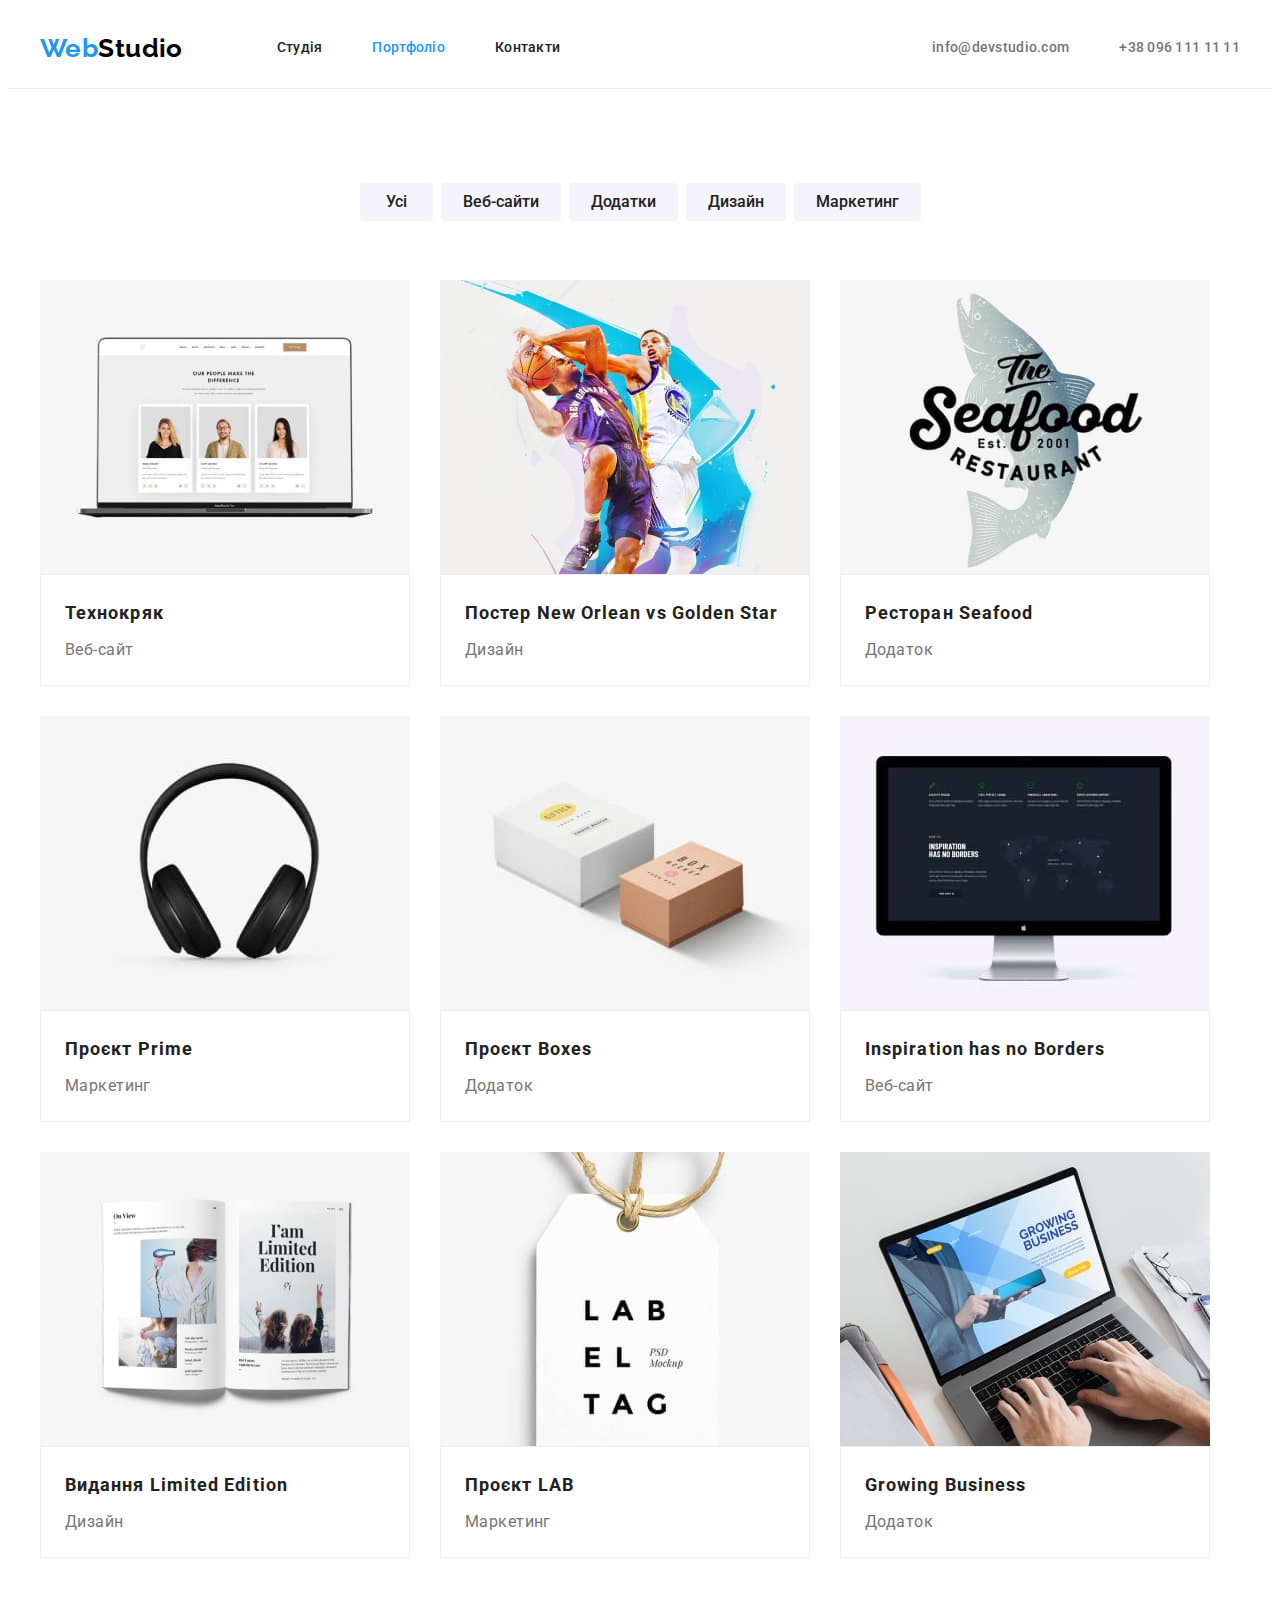
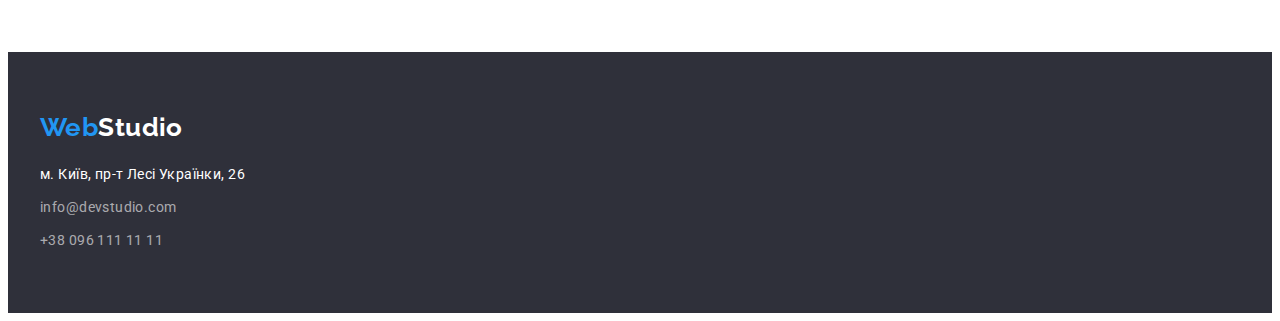
==== commit 283c710f: "Завершений варіант модуль 3" ====
--- a/portfolio.html
+++ b/portfolio.html
@@ -28,8 +28,8 @@
         <a href="./index.html" lang="en" class="logo-header">
           <span class="logo-blue">Web</span>Studio</a
         >
-        <nav>
-          <ul class="site-nav list">
+        <nav class="main-nav-group">
+          <ul class="site-nav-list list">
             <li>
               <a href="./index.html" class="nav-link link">Студія</a>
             </li>
--- a/css/styles.css
+++ b/css/styles.css
@@ -50,7 +50,7 @@
   padding-left: 15px;
   padding-right: 15px;
   margin: 0 auto;
-  outline: 2px solid red;
+  /* outline: 2px solid red; */
 }
 
 .list {
@@ -97,10 +97,13 @@
   align-items: center;
 }
 
-.site-nav {
+.main-nav-group {
+  margin-left: 94px;
+}
+
+.site-nav-list {
   display: flex;
   gap: 50px;
-  margin-left: 94px;
 }
 
 .nav-link {
@@ -115,8 +118,8 @@
   color: var(--accent-color);
 }
 
-.site-nav .nav-link:hover,
-.site-nav .nav-link:focus {
+.site-nav-list .nav-link:hover,
+.site-nav-list .nav-link:focus {
   color: var(--accent-color);
 }
 
@@ -210,17 +213,11 @@
 
 .feature-list {
   display: flex;
-  flex-wrap: wrap;
   gap: 30px;
 }
 
 .feature-list .item {
-  width: 270px;
-}
-
-.specialization-list {
-  display: flex;
-  gap: 30px;
+  width: calc((100% - 90px) / 4);
 }
 
 .feature-list-title {
@@ -243,6 +240,12 @@
   padding-bottom: 94px;
 }
 
+.specialization-list {
+  display: flex;
+  gap: 30px;
+  width: calc((100% - 60px) / 3);
+}
+
 .section-title {
   margin-bottom: 50px;
 
@@ -269,7 +272,8 @@
 
 .team-list .item {
   background-color: var(--primary-bg-color);
-  width: 270px;
+
+  width: calc((100% - 90px) / 4);
   box-shadow: 0px 1px 3px rgba(0, 0, 0, 0.12), 0px 1px 1px rgba(0, 0, 0, 0.14),
     0px 2px 1px rgba(0, 0, 0, 0.2);
   border-radius: 0px 0px 4px 4px;
@@ -277,6 +281,8 @@
 
 .team-wrap {
   display: block;
+  text-align: center;
+
   padding-top: 30px;
   padding-bottom: 30px;
   padding-left: auto;
@@ -290,13 +296,11 @@
   font-weight: 500;
   font-size: 16px;
   line-height: 1.19;
-  text-align: center;
 }
 
 .team-list-text {
   font-size: 16px;
   line-height: 1.19;
-  text-align: center;
 }
 
 /* Футер */
@@ -328,9 +332,15 @@
   line-height: 1.71;
 }
 
+.address-list li {
+  margin-bottom: 9px;
+}
+
+.address-list li:last-child {
+  margin-bottom: 0px;
+}
+
 .address-postal {
-  margin-bottom: 9px;
-
   color: var(--primary-bg-color);
 }
 
@@ -343,14 +353,9 @@
   color: var(--accent-color);
 }
 
-.contact-footer:not(:last-child) {
-  margin-bottom: 9px;
-}
-
 /* Портфоліо */
 
 /* Кнопки */
-
 .portfolio {
   padding-top: 94px;
   padding-bottom: 94px;
@@ -379,9 +384,22 @@
   text-align: center;
 }
 
-.portfolio-button-text.small-padding {
+.portfolio-button-text {
+  display: block;
+  padding: 6px 22px;
+}
+
+/* Малі паддінги першої кнопки */
+
+.portfolio-button-list
+  > .portfolio-button:first-child
+  > .portfolio-button-text {
   padding: 6px 25px;
 }
+
+/* .portfolio-button-text.small-padding {
+  padding: 6px 25px;
+} */
 
 .portfolio-button-list button:hover,
 .portfolio-button-list button:focus {
@@ -389,31 +407,21 @@
   background-color: var(--accent-color);
 }
 
-.portfolio-button-text {
-  display: block;
-  padding: 6px 22px;
-}
-
 /* Зразки проектів */
 
 .portfolio-sample-list {
   display: flex;
   flex-wrap: wrap;
-  column-gap: 30px;
-  row-gap: 30px;
+  gap: 30px;
 }
 
 .portfolio-sample-box {
-  width: 370px;
-  border: 1px solid #eeeeee;
-}
-
-.portfolio-image {
-  margin-bottom: 20px;
+  width: calc ((100% - 60px) / 3);
 }
 
 .portfolio-wrap {
   padding: 20px 24px;
+  border: 1px solid #eeeeee;
 }
 
 .portfolio-sample-list-title {
